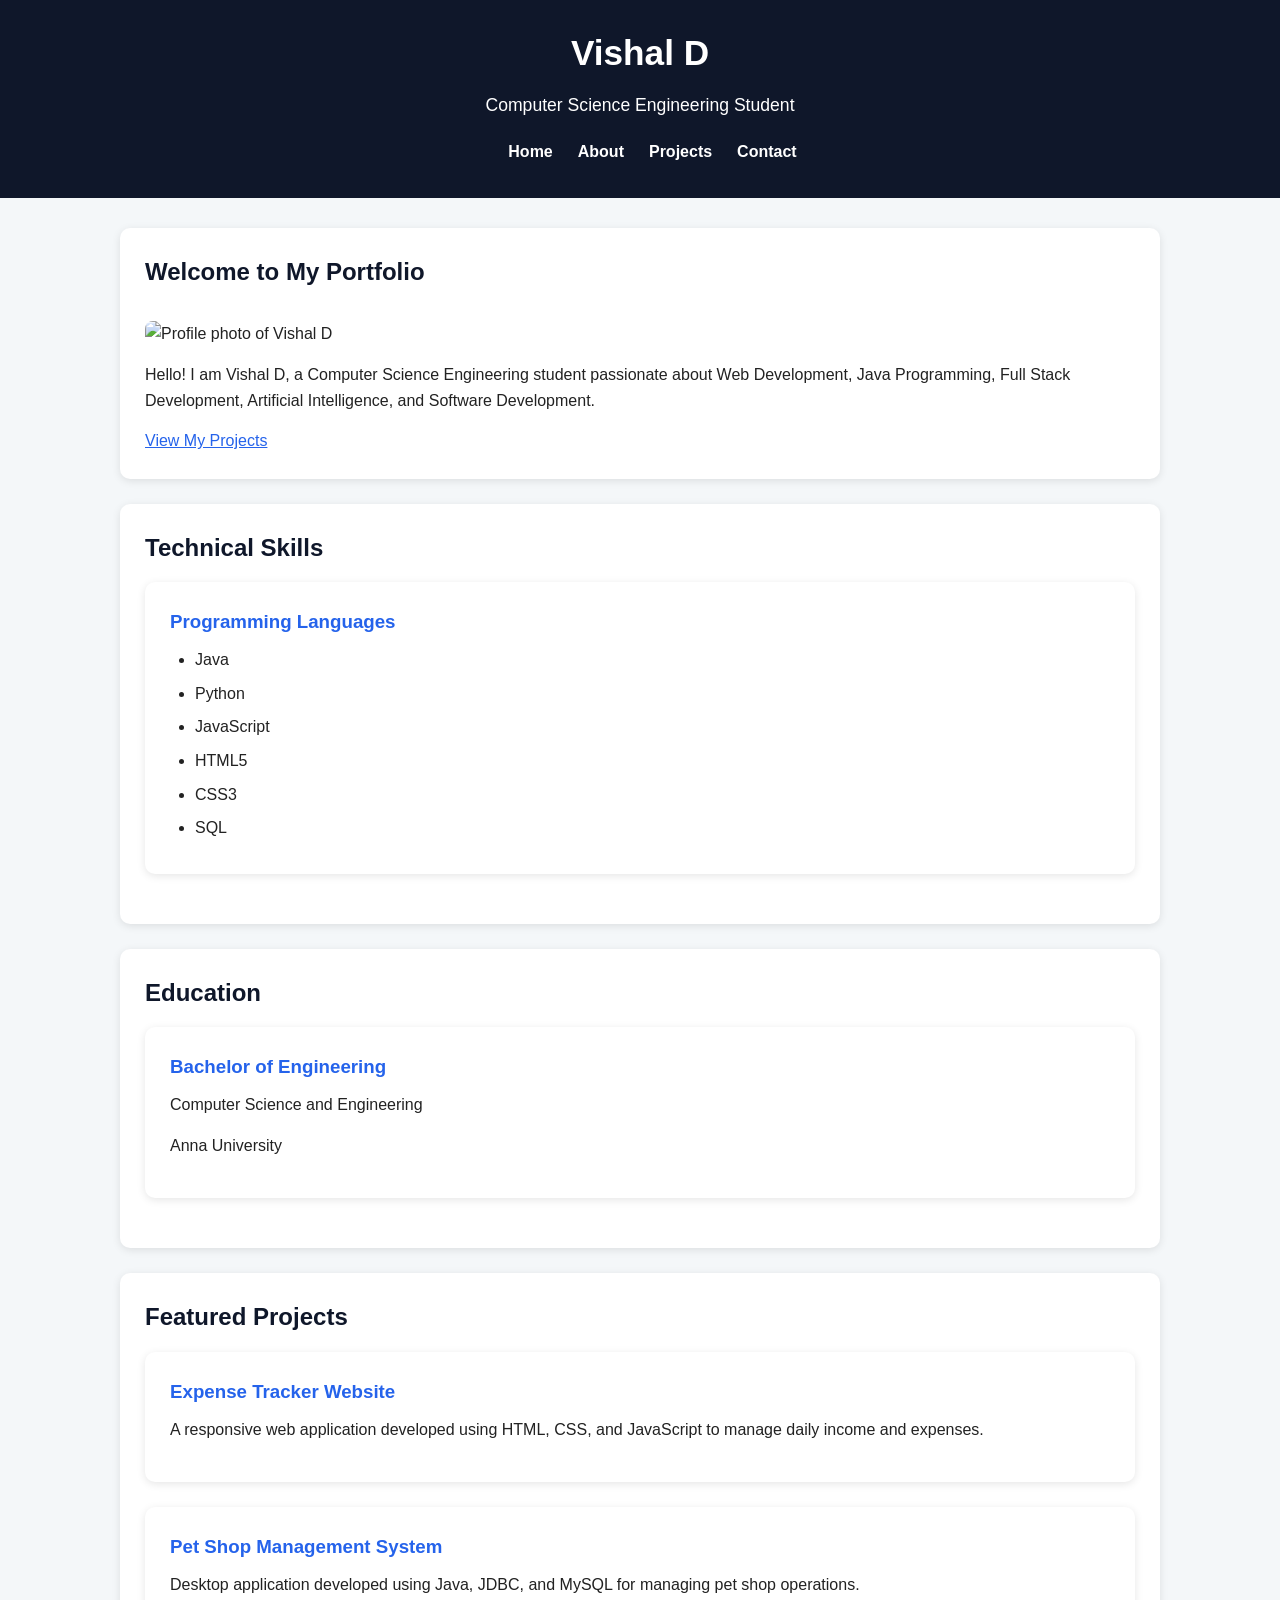
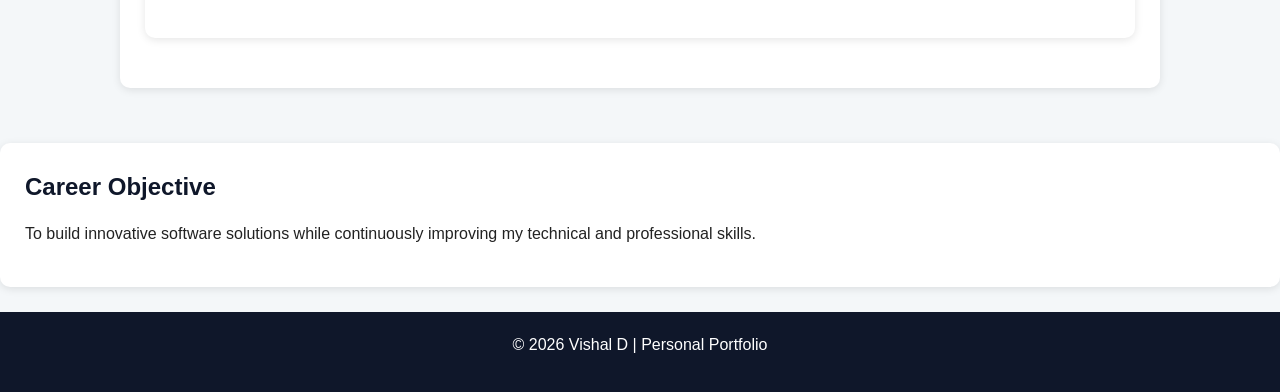
==== personal portfolio/personal-portfolio-demo-main/Personal-Portfolio/index.html @ 3fbbd659 "Add files via upload" ====
<!DOCTYPE html>
<html lang="en">

<head>
    <meta charset="UTF-8">
    <meta name="viewport" content="width=device-width, initial-scale=1.0">

    <title>Vishal D | Personal Portfolio</title>

    <meta name="description"
        content="Personal portfolio website of Vishal D showcasing skills, projects, education, and contact details.">

    <meta name="keywords"
        content="Portfolio, Vishal D, Web Developer, HTML5, CSS3, JavaScript, Student">

    <meta name="author" content="Vishal D">

    <link rel="stylesheet" href="./css/style.css">
</head>

<body>

    <!-- Header -->
    <header>

        <h1>Vishal D</h1>

        <p>Computer Science Engineering Student</p>

        <!-- Navigation -->
        <nav aria-label="Main Navigation">

            <ul>

                <li><a href="./index.html" aria-current="page">Home</a></li>

                <li><a href="./about.html">About</a></li>

                <li><a href="./projects.html">Projects</a></li>

                <li><a href="./contact.html">Contact</a></li>

            </ul>

        </nav>

    </header>

    <!-- Main Content -->
    <main>

        <!-- Hero Section -->
        <section aria-labelledby="welcome-heading">

            <h2 id="welcome-heading">
                Welcome to My Portfolio
            </h2>

            <img src="./img/profile.jpg"
                alt="Profile photo of Vishal D"
                width="250">

            <p>

                Hello! I am Vishal D, a Computer Science Engineering student
                passionate about Web Development, Java Programming,
                Full Stack Development, Artificial Intelligence,
                and Software Development.

            </p>

            <a href="./projects.html">
                View My Projects
            </a>

        </section>

        <!-- Skills -->
        <section aria-labelledby="skills-heading">

            <h2 id="skills-heading">
                Technical Skills
            </h2>

            <article>

                <h3>Programming Languages</h3>

                <ul>

                    <li>Java</li>

                    <li>Python</li>

                    <li>JavaScript</li>

                    <li>HTML5</li>

                    <li>CSS3</li>

                    <li>SQL</li>

                </ul>

            </article>

        </section>

        <!-- Education -->
        <section aria-labelledby="education-heading">

            <h2 id="education-heading">

                Education

            </h2>

            <article>

                <h3>Bachelor of Engineering</h3>

                <p>

                    Computer Science and Engineering

                </p>

                <p>

                    Anna University

                </p>

            </article>

        </section>

        <!-- Quick Projects -->
        <section aria-labelledby="project-heading">

            <h2 id="project-heading">

                Featured Projects

            </h2>

            <article>

                <h3>Expense Tracker Website</h3>

                <p>

                    A responsive web application developed using HTML,
                    CSS, and JavaScript to manage daily income and expenses.

                </p>

            </article>

            <article>

                <h3>Pet Shop Management System</h3>

                <p>

                    Desktop application developed using Java,
                    JDBC, and MySQL for managing pet shop operations.

                </p>

            </article>

        </section>

    </main>

    <!-- Aside -->
    <aside>

        <h2>Career Objective</h2>

        <p>

            To build innovative software solutions while continuously
            improving my technical and professional skills.

        </p>

    </aside>

    <!-- Footer -->
    <footer>

        <p>

            © 2026 Vishal D | Personal Portfolio

        </p>

    </footer>

    <script src="/js/script.js"></script>

</body>

</html>
---- personal portfolio/personal-portfolio-demo-main/Personal-Portfolio/css/style.css ----
* {
    box-sizing: border-box;
    margin: 0;
    padding: 0;
}


body {

    font-family: Arial, Helvetica, sans-serif;

    line-height: 1.6;

    background-color: #f4f7f9;

    color: #222;

}


/* Header */

header {

    background-color: #0f172a;

    color: white;

    padding: 25px;

    text-align: center;

}


header h1 {

    font-size: 2.2rem;

    margin-bottom: 10px;

}


header p {

    font-size: 1.1rem;

}


/* Navigation */

nav ul {

    list-style: none;

    display: flex;

    justify-content: center;

    gap: 25px;

    margin-top: 20px;

}


nav a {

    color: white;

    text-decoration: none;

    font-weight: bold;

}


nav a:hover,
nav a:focus {

    text-decoration: underline;

    outline: 3px solid #38bdf8;

}


/* Main Content */

main {

    max-width: 1100px;

    margin: auto;

    padding: 30px;

}


section,
article,
aside {

    background-color: white;

    padding: 25px;

    margin-bottom: 25px;

    border-radius: 10px;

    box-shadow: 0 2px 8px rgba(0,0,0,0.1);

}


h2 {

    color: #0f172a;

    margin-bottom: 15px;

}


h3 {

    color: #2563eb;

    margin-bottom: 10px;

}


p {

    margin-bottom: 15px;

}


/* Images */

img {

    max-width: 100%;

    height: auto;

    border-radius: 8px;

    margin: 15px 0;

}


/* Lists */

ul {

    margin-left: 25px;

}


li {

    margin-bottom: 8px;

}


/* Buttons and Links */

a {

    color: #2563eb;

}


a:hover {

    color: #1d4ed8;

}


button {

    background-color: #2563eb;

    color: white;

    border: none;

    padding: 12px 25px;

    border-radius: 5px;

    cursor: pointer;

    font-size: 16px;

}


button:hover,
button:focus {

    background-color: #1d4ed8;

    outline: 3px solid #93c5fd;

}


/* Contact Form */

form {

    display: flex;

    flex-direction: column;

    gap: 15px;

}


label {

    font-weight: bold;

}


input,
textarea {

    width: 100%;

    padding: 12px;

    border: 1px solid #94a3b8;

    border-radius: 5px;

    font-size: 16px;

}


input:focus,
textarea:focus {

    border-color: #2563eb;

    outline: 3px solid #bfdbfe;

}


/* Address */

address {

    font-style: normal;

}


/* Footer */

footer {

    background-color: #0f172a;

    color: white;

    text-align: center;

    padding: 20px;

}


/* Responsive Design */

@media(max-width:768px) {


    nav ul {

        flex-direction: column;

        gap: 15px;

    }


    main {

        padding: 15px;

    }


    header h1 {

        font-size: 1.8rem;

    }


    section,
    article,
    aside {

        padding: 18px;

    }

}


/* Small Mobile Devices */

@media(max-width:480px) {


    body {

        font-size: 15px;

    }


    button {

        width: 100%;

    }

}
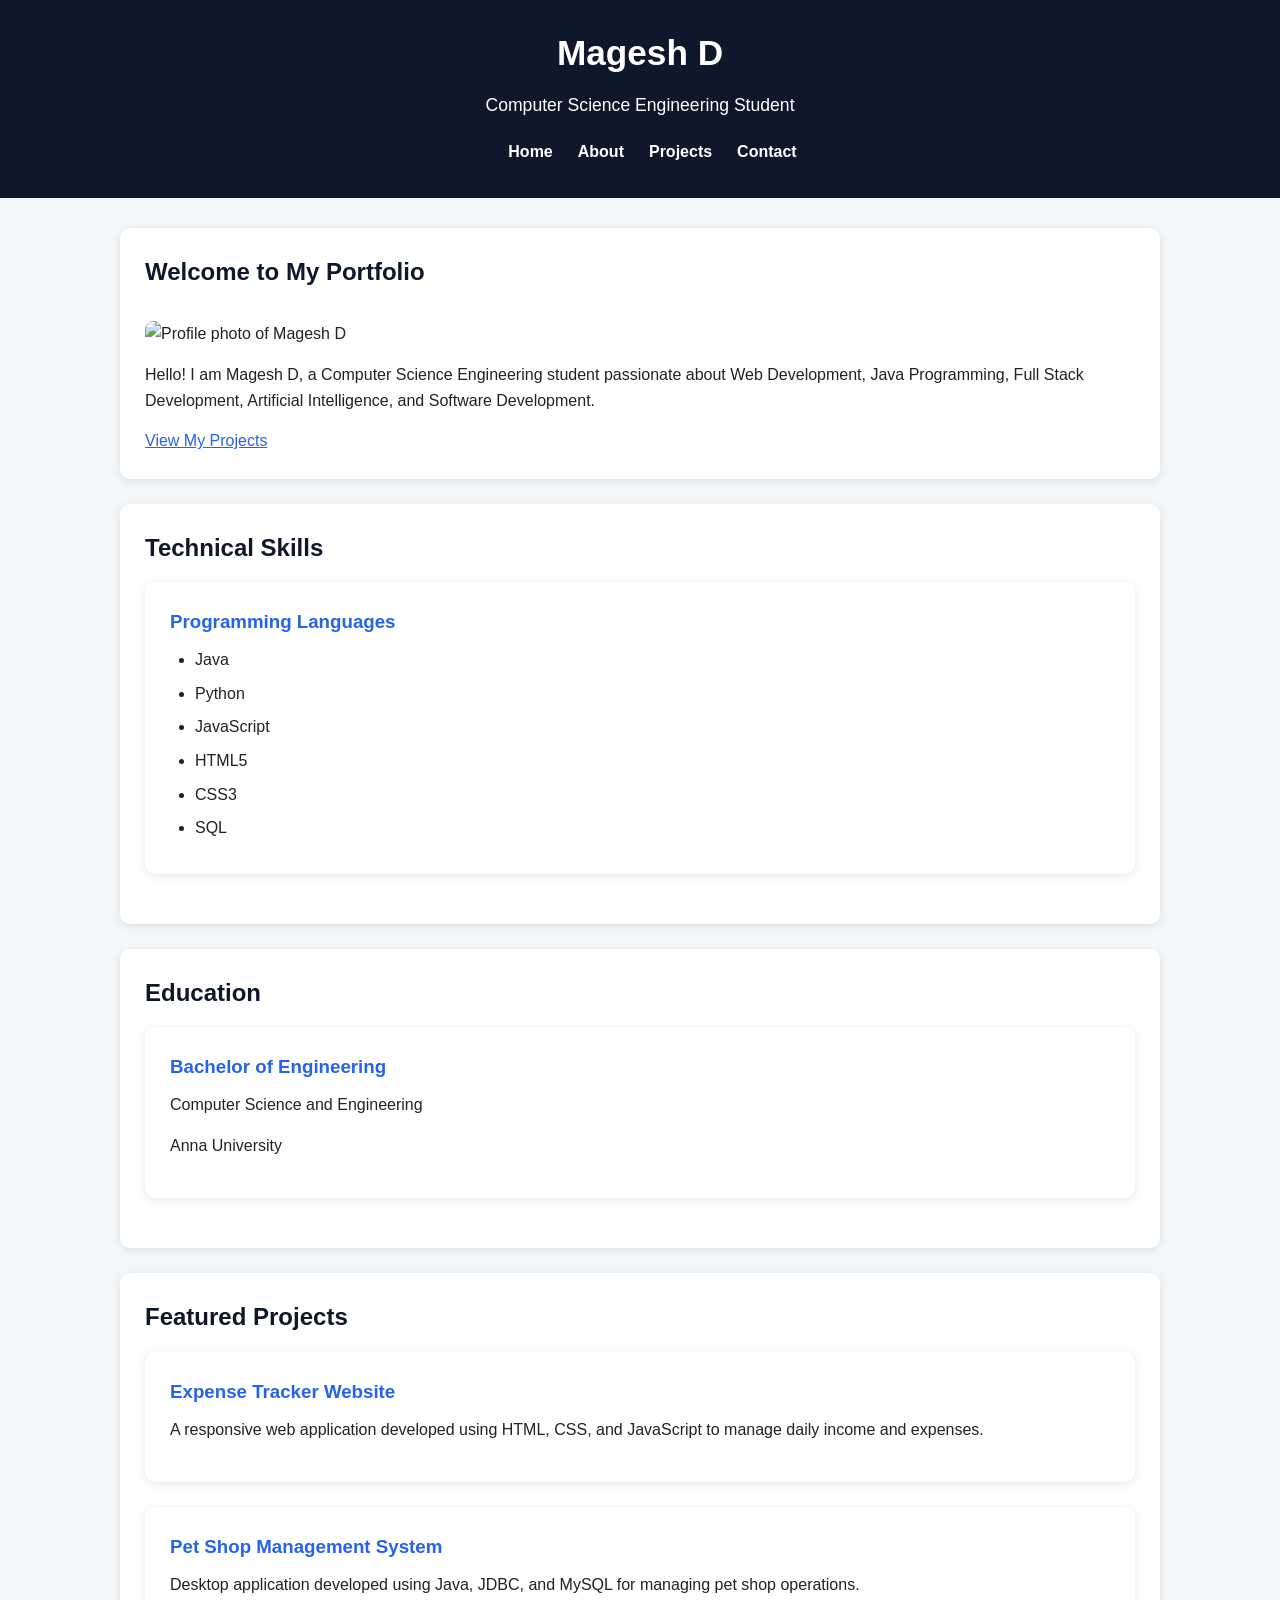
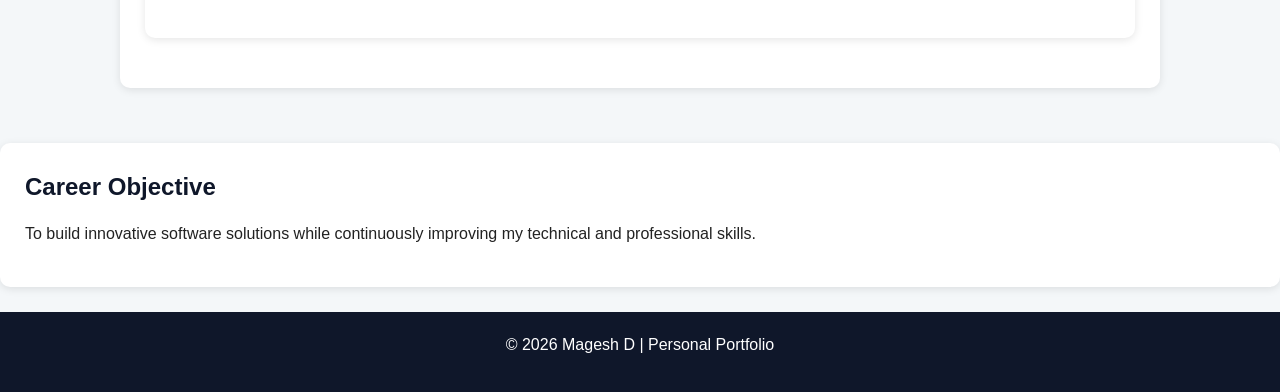
==== commit 7e06f16c: "Update index.html" ====
--- a/personal portfolio/personal-portfolio-demo-main/Personal-Portfolio/index.html
+++ b/personal portfolio/personal-portfolio-demo-main/Personal-Portfolio/index.html
@@ -5,15 +5,15 @@
     <meta charset="UTF-8">
     <meta name="viewport" content="width=device-width, initial-scale=1.0">
 
-    <title>Vishal D | Personal Portfolio</title>
+    <title>Magesh D | Personal Portfolio</title>
 
     <meta name="description"
-        content="Personal portfolio website of Vishal D showcasing skills, projects, education, and contact details.">
+        content="Personal portfolio website of Magesh D showcasing skills, projects, education, and contact details.">
 
     <meta name="keywords"
-        content="Portfolio, Vishal D, Web Developer, HTML5, CSS3, JavaScript, Student">
-
-    <meta name="author" content="Vishal D">
+        content="Portfolio, Magesh D, Web Developer, HTML5, CSS3, JavaScript, Student">
+
+    <meta name="author" content="Magesh D">
 
     <link rel="stylesheet" href="./css/style.css">
 </head>
@@ -23,7 +23,7 @@
     <!-- Header -->
     <header>
 
-        <h1>Vishal D</h1>
+        <h1>Magesh D</h1>
 
         <p>Computer Science Engineering Student</p>
 
@@ -57,12 +57,12 @@
             </h2>
 
             <img src="./img/profile.jpg"
-                alt="Profile photo of Vishal D"
+                alt="Profile photo of Magesh D"
                 width="250">
 
             <p>
 
-                Hello! I am Vishal D, a Computer Science Engineering student
+                Hello! I am Magesh D, a Computer Science Engineering student
                 passionate about Web Development, Java Programming,
                 Full Stack Development, Artificial Intelligence,
                 and Software Development.
@@ -193,7 +193,7 @@
 
         <p>
 
-            © 2026 Vishal D | Personal Portfolio
+            © 2026 Magesh D | Personal Portfolio
 
         </p>
 
@@ -203,4 +203,4 @@
 
 </body>
 
-</html>+</html>
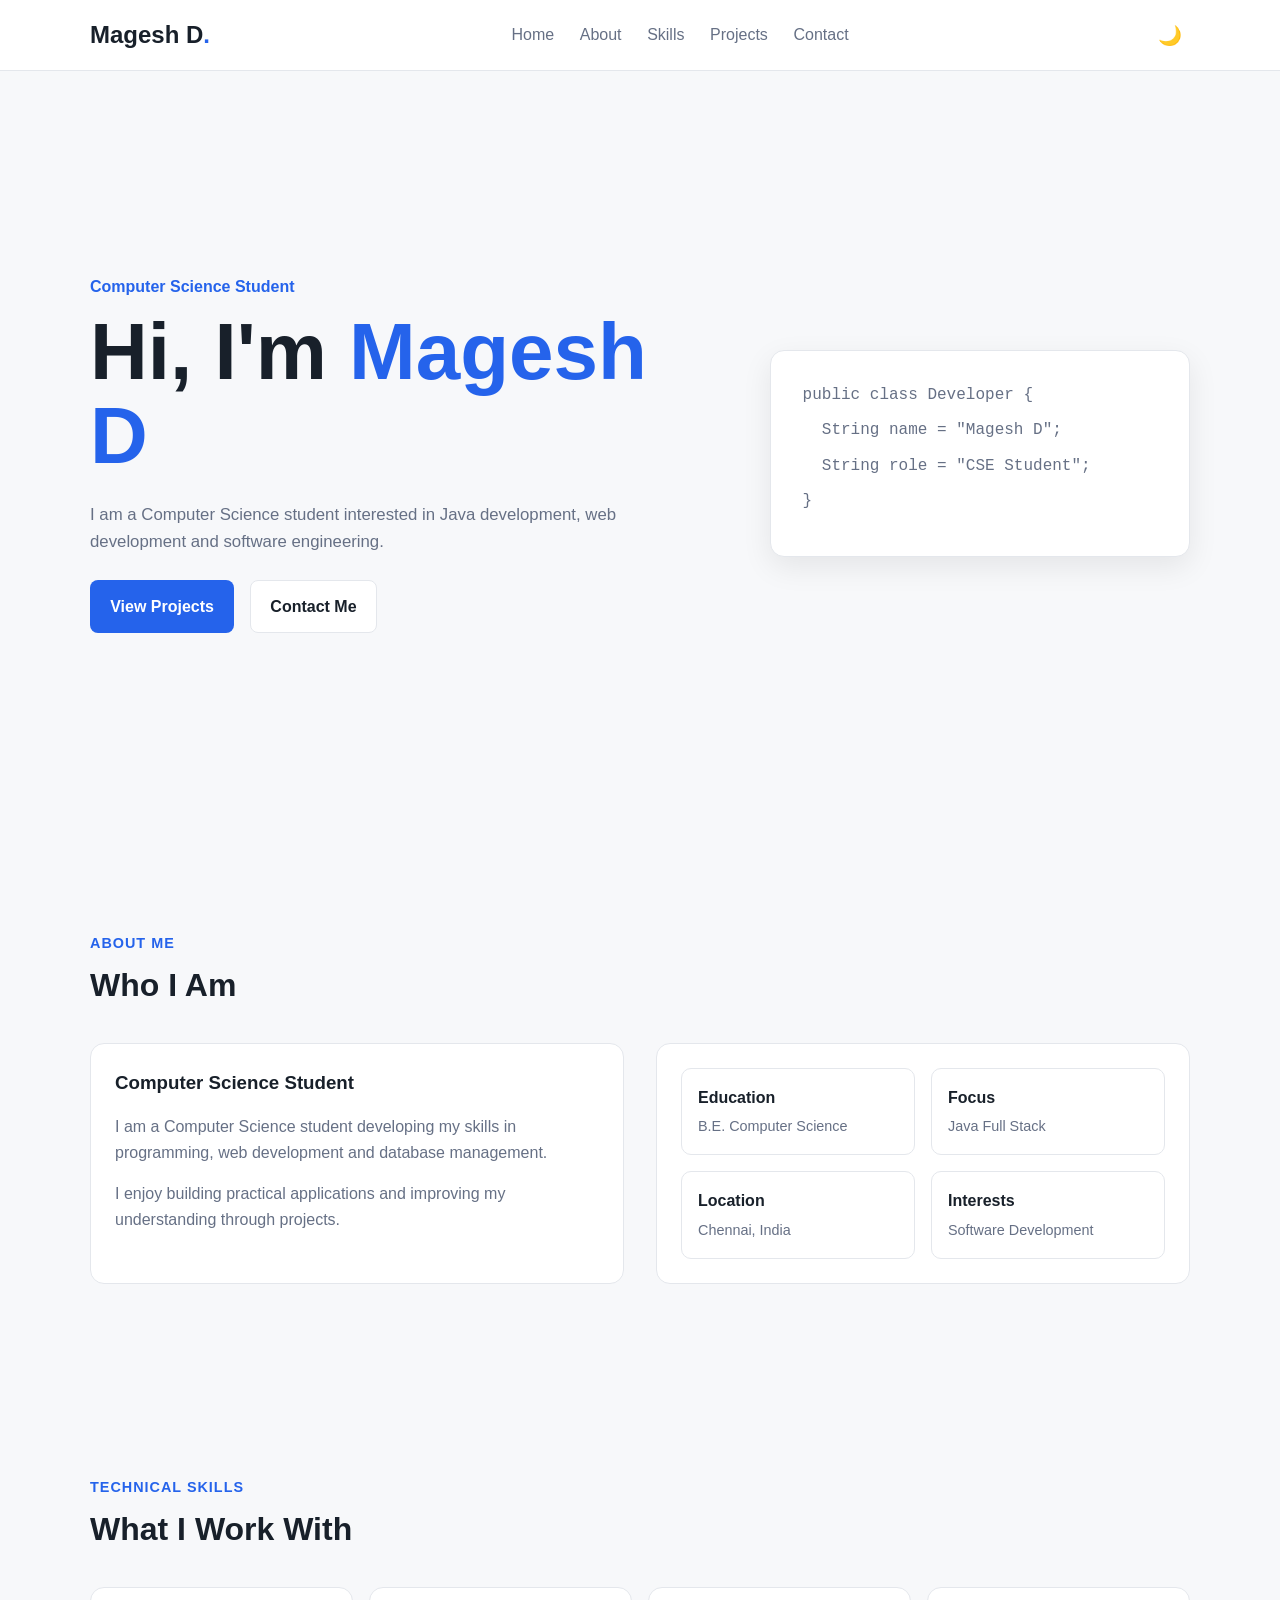
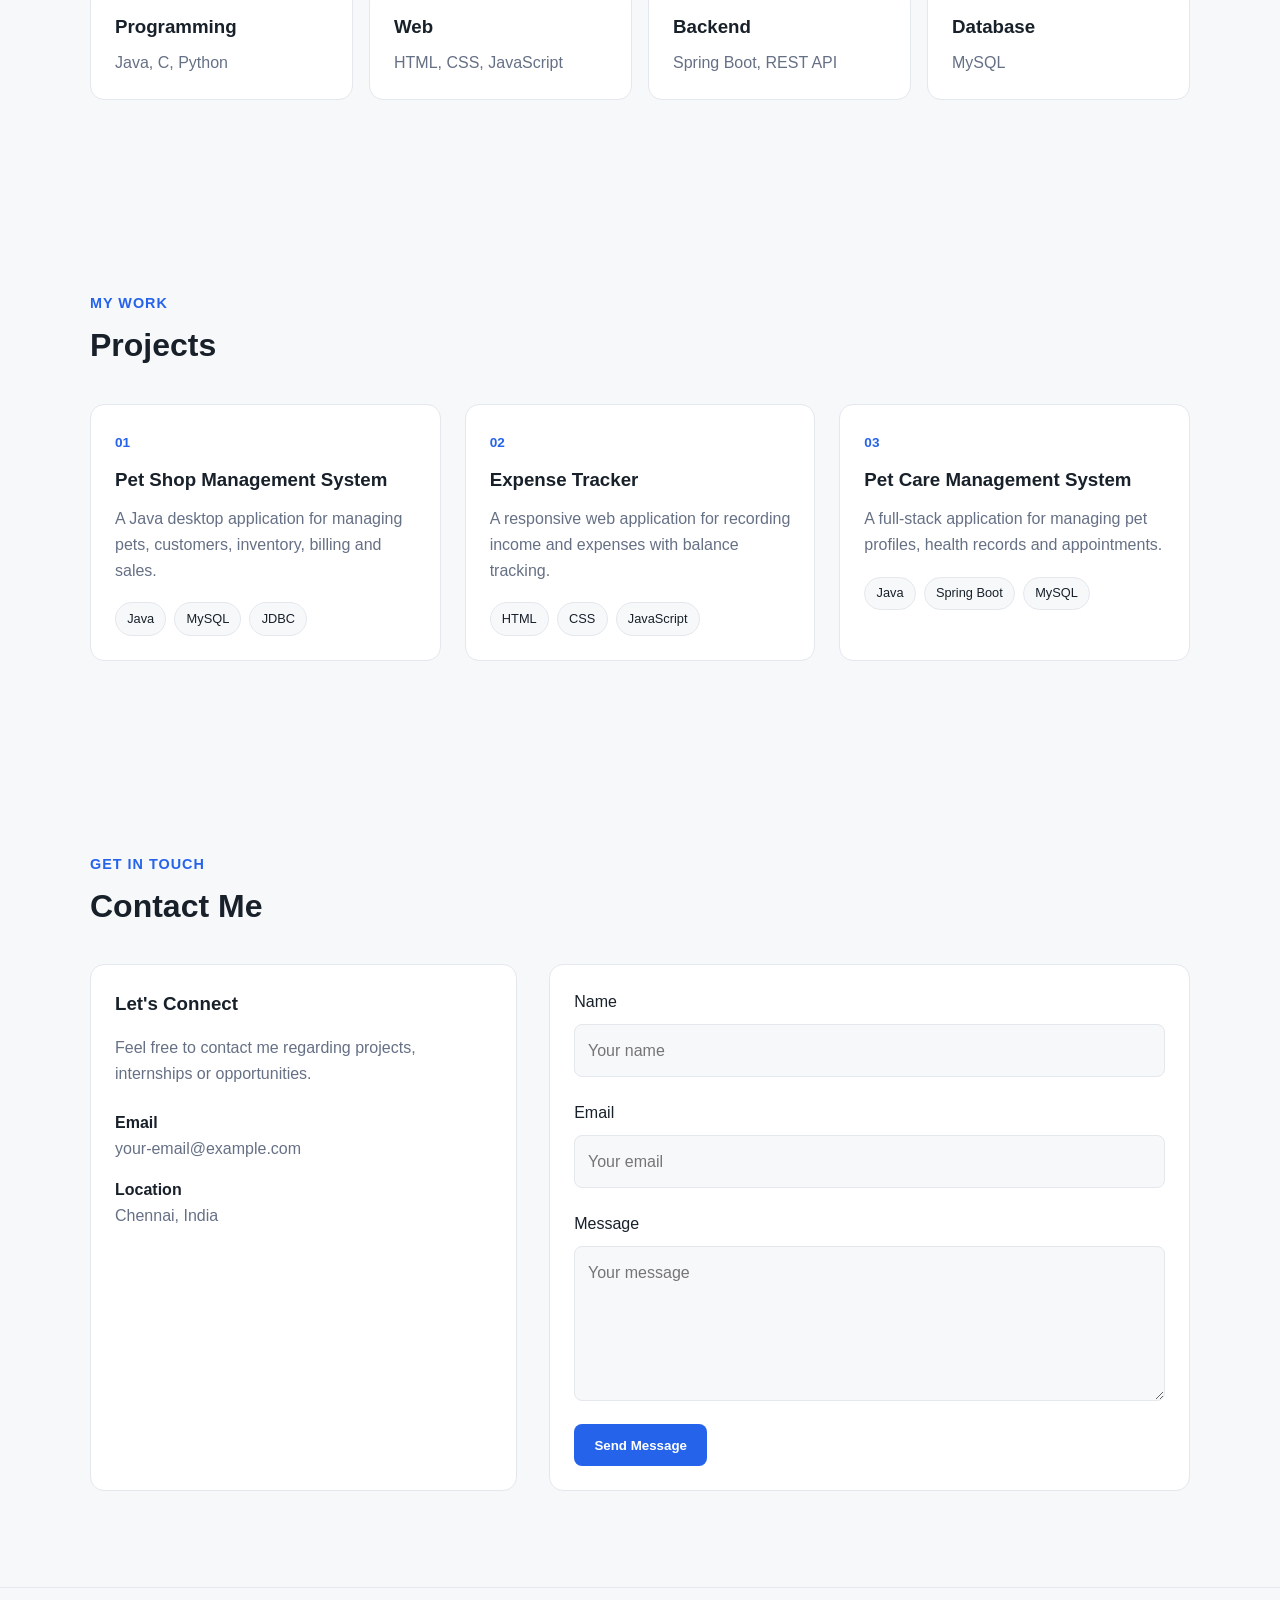
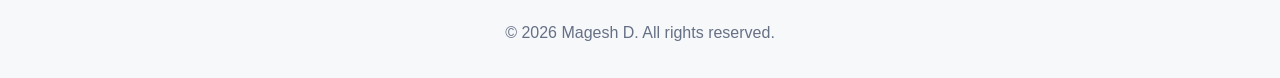
==== commit e2fbb244: "Add files via upload" ====
--- a/personal portfolio/personal-portfolio-demo-main/Personal-Portfolio/index.html
+++ b/personal portfolio/personal-portfolio-demo-main/Personal-Portfolio/index.html
@@ -1,206 +1,351 @@
 <!DOCTYPE html>
 <html lang="en">
-
 <head>
     <meta charset="UTF-8">
-    <meta name="viewport" content="width=device-width, initial-scale=1.0">
-
-    <title>Magesh D | Personal Portfolio</title>
+
+    <meta name="viewport"
+          content="width=device-width, initial-scale=1.0">
 
     <meta name="description"
-        content="Personal portfolio website of Magesh D showcasing skills, projects, education, and contact details.">
+          content="Magesh D - Computer Science student portfolio">
 
     <meta name="keywords"
-        content="Portfolio, Magesh D, Web Developer, HTML5, CSS3, JavaScript, Student">
+          content="Magesh D, Computer Science, Java, Web Development, Portfolio">
 
     <meta name="author" content="Magesh D">
 
-    <link rel="stylesheet" href="./css/style.css">
+    <title>Magesh D | Portfolio</title>
+
+    <link rel="stylesheet" href="css/style.css">
 </head>
 
 <body>
 
-    <!-- Header -->
-    <header>
-
-        <h1>Magesh D</h1>
-
-        <p>Computer Science Engineering Student</p>
-
-        <!-- Navigation -->
-        <nav aria-label="Main Navigation">
-
-            <ul>
-
-                <li><a href="./index.html" aria-current="page">Home</a></li>
-
-                <li><a href="./about.html">About</a></li>
-
-                <li><a href="./projects.html">Projects</a></li>
-
-                <li><a href="./contact.html">Contact</a></li>
-
-            </ul>
-
-        </nav>
-
-    </header>
-
-    <!-- Main Content -->
-    <main>
-
-        <!-- Hero Section -->
-        <section aria-labelledby="welcome-heading">
-
-            <h2 id="welcome-heading">
-                Welcome to My Portfolio
-            </h2>
-
-            <img src="./img/profile.jpg"
-                alt="Profile photo of Magesh D"
-                width="250">
-
-            <p>
-
-                Hello! I am Magesh D, a Computer Science Engineering student
-                passionate about Web Development, Java Programming,
-                Full Stack Development, Artificial Intelligence,
-                and Software Development.
-
+<header class="header">
+    <nav class="navbar">
+
+        <a href="index.html" class="logo">
+            Magesh D<span>.</span>
+        </a>
+
+        <button class="menu-toggle"
+                id="menuToggle"
+                aria-label="Open navigation menu">
+            ☰
+        </button>
+
+        <ul class="nav-links" id="navLinks">
+            <li><a href="#home">Home</a></li>
+            <li><a href="#about">About</a></li>
+            <li><a href="#skills">Skills</a></li>
+            <li><a href="#projects">Projects</a></li>
+            <li><a href="#contact">Contact</a></li>
+        </ul>
+
+        <button id="themeToggle"
+                class="theme-toggle"
+                aria-label="Toggle dark mode">
+            🌙
+        </button>
+
+    </nav>
+</header>
+
+
+<main>
+
+    <!-- Hero -->
+    <section id="home" class="hero">
+
+        <div class="hero-content">
+
+            <p class="hero-subtitle">Computer Science Student</p>
+
+            <h1>
+                Hi, I'm <span>Magesh D</span>
+            </h1>
+
+            <p class="hero-description">
+                I am a Computer Science student interested in
+                Java development, web development and software engineering.
             </p>
 
-            <a href="./projects.html">
-                View My Projects
-            </a>
-
-        </section>
-
-        <!-- Skills -->
-        <section aria-labelledby="skills-heading">
-
-            <h2 id="skills-heading">
-                Technical Skills
-            </h2>
-
-            <article>
-
-                <h3>Programming Languages</h3>
-
-                <ul>
-
-                    <li>Java</li>
-
-                    <li>Python</li>
-
-                    <li>JavaScript</li>
-
-                    <li>HTML5</li>
-
-                    <li>CSS3</li>
-
-                    <li>SQL</li>
-
-                </ul>
-
-            </article>
-
-        </section>
-
-        <!-- Education -->
-        <section aria-labelledby="education-heading">
-
-            <h2 id="education-heading">
-
-                Education
-
-            </h2>
-
-            <article>
-
-                <h3>Bachelor of Engineering</h3>
+            <div class="hero-buttons">
+                <a href="#projects" class="btn primary-btn">
+                    View Projects
+                </a>
+
+                <a href="#contact" class="btn secondary-btn">
+                    Contact Me
+                </a>
+            </div>
+
+        </div>
+
+        <div class="hero-card">
+            <div class="code-card">
+                <p>public class Developer {</p>
+                <p>&nbsp;&nbsp;String name = "Magesh D";</p>
+                <p>&nbsp;&nbsp;String role = "CSE Student";</p>
+                <p>}</p>
+            </div>
+        </div>
+
+    </section>
+
+
+    <!-- About -->
+    <section id="about" class="section">
+
+        <div class="section-heading">
+            <p>About Me</p>
+            <h2>Who I Am</h2>
+        </div>
+
+        <div class="about-grid">
+
+            <div class="about-text">
+                <h3>Computer Science Student</h3>
 
                 <p>
-
-                    Computer Science and Engineering
-
+                    I am a Computer Science student developing my
+                    skills in programming, web development and
+                    database management.
                 </p>
 
                 <p>
-
-                    Anna University
-
+                    I enjoy building practical applications and
+                    improving my understanding through projects.
                 </p>
-
-            </article>
-
-        </section>
-
-        <!-- Quick Projects -->
-        <section aria-labelledby="project-heading">
-
-            <h2 id="project-heading">
-
-                Featured Projects
-
-            </h2>
-
-            <article>
-
-                <h3>Expense Tracker Website</h3>
+            </div>
+
+            <div class="about-info">
+                <div class="info-box">
+                    <strong>Education</strong>
+                    <span>B.E. Computer Science</span>
+                </div>
+
+                <div class="info-box">
+                    <strong>Focus</strong>
+                    <span>Java Full Stack</span>
+                </div>
+
+                <div class="info-box">
+                    <strong>Location</strong>
+                    <span>Chennai, India</span>
+                </div>
+
+                <div class="info-box">
+                    <strong>Interests</strong>
+                    <span>Software Development</span>
+                </div>
+            </div>
+
+        </div>
+
+    </section>
+
+
+    <!-- Skills -->
+    <section id="skills" class="section">
+
+        <div class="section-heading">
+            <p>Technical Skills</p>
+            <h2>What I Work With</h2>
+        </div>
+
+        <div class="skills-grid">
+
+            <article class="skill-card">
+                <h3>Programming</h3>
+                <p>Java, C, Python</p>
+            </article>
+
+            <article class="skill-card">
+                <h3>Web</h3>
+                <p>HTML, CSS, JavaScript</p>
+            </article>
+
+            <article class="skill-card">
+                <h3>Backend</h3>
+                <p>Spring Boot, REST API</p>
+            </article>
+
+            <article class="skill-card">
+                <h3>Database</h3>
+                <p>MySQL</p>
+            </article>
+
+        </div>
+
+    </section>
+
+
+    <!-- Projects -->
+    <section id="projects" class="section">
+
+        <div class="section-heading">
+            <p>My Work</p>
+            <h2>Projects</h2>
+        </div>
+
+        <div class="projects-grid">
+
+            <article class="project-card">
+
+                <div class="project-content">
+                    <span class="project-number">01</span>
+
+                    <h3>Pet Shop Management System</h3>
+
+                    <p>
+                        A Java desktop application for managing
+                        pets, customers, inventory, billing and sales.
+                    </p>
+
+                    <div class="project-tags">
+                        <span>Java</span>
+                        <span>MySQL</span>
+                        <span>JDBC</span>
+                    </div>
+                </div>
+
+            </article>
+
+
+            <article class="project-card">
+
+                <div class="project-content">
+                    <span class="project-number">02</span>
+
+                    <h3>Expense Tracker</h3>
+
+                    <p>
+                        A responsive web application for recording
+                        income and expenses with balance tracking.
+                    </p>
+
+                    <div class="project-tags">
+                        <span>HTML</span>
+                        <span>CSS</span>
+                        <span>JavaScript</span>
+                    </div>
+                </div>
+
+            </article>
+
+
+            <article class="project-card">
+
+                <div class="project-content">
+                    <span class="project-number">03</span>
+
+                    <h3>Pet Care Management System</h3>
+
+                    <p>
+                        A full-stack application for managing
+                        pet profiles, health records and appointments.
+                    </p>
+
+                    <div class="project-tags">
+                        <span>Java</span>
+                        <span>Spring Boot</span>
+                        <span>MySQL</span>
+                    </div>
+                </div>
+
+            </article>
+
+        </div>
+
+    </section>
+
+
+    <!-- Contact -->
+    <section id="contact" class="section">
+
+        <div class="section-heading">
+            <p>Get In Touch</p>
+            <h2>Contact Me</h2>
+        </div>
+
+        <div class="contact-grid">
+
+            <div class="contact-info">
+
+                <h3>Let's Connect</h3>
 
                 <p>
-
-                    A responsive web application developed using HTML,
-                    CSS, and JavaScript to manage daily income and expenses.
-
+                    Feel free to contact me regarding projects,
+                    internships or opportunities.
                 </p>
 
-            </article>
-
-            <article>
-
-                <h3>Pet Shop Management System</h3>
-
-                <p>
-
-                    Desktop application developed using Java,
-                    JDBC, and MySQL for managing pet shop operations.
-
-                </p>
-
-            </article>
-
-        </section>
-
-    </main>
-
-    <!-- Aside -->
-    <aside>
-
-        <h2>Career Objective</h2>
-
-        <p>
-
-            To build innovative software solutions while continuously
-            improving my technical and professional skills.
-
-        </p>
-
-    </aside>
-
-    <!-- Footer -->
-    <footer>
-
-        <p>
-
-            © 2026 Magesh D | Personal Portfolio
-
-        </p>
-
-    </footer>
-
-    <script src="/js/script.js"></script>
+                <div class="contact-item">
+                    <strong>Email</strong>
+                    <span>your-email@example.com</span>
+                </div>
+
+                <div class="contact-item">
+                    <strong>Location</strong>
+                    <span>Chennai, India</span>
+                </div>
+
+            </div>
+
+
+            <form class="contact-form">
+
+                <label for="name">Name</label>
+
+                <input type="text"
+                       id="name"
+                       name="name"
+                       placeholder="Your name"
+                       required>
+
+
+                <label for="email">Email</label>
+
+                <input type="email"
+                       id="email"
+                       name="email"
+                       placeholder="Your email"
+                       required>
+
+
+                <label for="message">Message</label>
+
+                <textarea id="message"
+                          name="message"
+                          rows="5"
+                          placeholder="Your message"
+                          required></textarea>
+
+
+                <button type="submit"
+                        class="btn primary-btn">
+                    Send Message
+                </button>
+
+            </form>
+
+        </div>
+
+    </section>
+
+</main>
+
+
+<footer class="footer">
+
+    <p>
+        © 2026 Magesh D. All rights reserved.
+    </p>
+
+</footer>
+
+
+<script src="js/script.js"></script>
 
 </body>
-
-</html>
+</html>
--- a/personal portfolio/personal-portfolio-demo-main/Personal-Portfolio/css/style.css
+++ b/personal portfolio/personal-portfolio-demo-main/Personal-Portfolio/css/style.css
@@ -1,348 +1,819 @@
+/* ================================
+   CSS VARIABLES
+================================ */
+
+:root {
+    --bg-color: #f7f8fa;
+    --surface-color: #ffffff;
+    --text-color: #18202a;
+    --muted-color: #667085;
+
+    --primary-color: #2563eb;
+    --primary-dark: #1d4ed8;
+
+    --border-color: #e4e7ec;
+
+    --shadow:
+        0 10px 30px rgba(0, 0, 0, 0.08);
+
+    --radius: 14px;
+
+    --max-width: 1100px;
+
+    --transition: 0.3s ease;
+}
+
+
+/* DARK THEME */
+
+[data-theme="dark"] {
+
+    --bg-color: #101318;
+    --surface-color: #171b22;
+    --text-color: #f2f4f7;
+    --muted-color: #98a2b3;
+
+    --primary-color: #60a5fa;
+    --primary-dark: #3b82f6;
+
+    --border-color: #2b313b;
+
+    --shadow:
+        0 10px 30px rgba(0, 0, 0, 0.3);
+}
+
+
+/* ================================
+   RESET
+================================ */
+
 * {
-    box-sizing: border-box;
     margin: 0;
     padding: 0;
+    box-sizing: border-box;
+}
+
+
+html {
+    scroll-behavior: smooth;
 }
 
 
 body {
-
-    font-family: Arial, Helvetica, sans-serif;
+    font-family:
+        Arial,
+        Helvetica,
+        sans-serif;
+
+    background: var(--bg-color);
+    color: var(--text-color);
 
     line-height: 1.6;
 
-    background-color: #f4f7f9;
-
-    color: #222;
-
-}
-
-
-/* Header */
-
-header {
-
-    background-color: #0f172a;
+    transition:
+        background var(--transition),
+        color var(--transition);
+}
+
+
+img {
+    max-width: 100%;
+    display: block;
+}
+
+
+a {
+    color: inherit;
+    text-decoration: none;
+}
+
+
+ul {
+    list-style: none;
+}
+
+
+/* ================================
+   HEADER
+================================ */
+
+.header {
+    position: sticky;
+    top: 0;
+
+    z-index: 1000;
+
+    background:
+        color-mix(
+            in srgb,
+            var(--surface-color) 92%,
+            transparent
+        );
+
+    backdrop-filter: blur(10px);
+
+    border-bottom:
+        1px solid var(--border-color);
+}
+
+
+.navbar {
+    width: min(
+        100% - 2rem,
+        var(--max-width)
+    );
+
+    min-height: 70px;
+
+    margin: auto;
+
+    display: flex;
+
+    align-items: center;
+
+    justify-content: space-between;
+
+    gap: 1rem;
+}
+
+
+.logo {
+    font-size: 1.5rem;
+    font-weight: 700;
+}
+
+
+.logo span {
+    color: var(--primary-color);
+}
+
+
+.nav-links {
+    display: none;
+
+    flex-direction: column;
+
+    position: absolute;
+
+    top: 70px;
+    left: 0;
+
+    width: 100%;
+
+    padding: 1rem;
+
+    background: var(--surface-color);
+
+    border-bottom:
+        1px solid var(--border-color);
+}
+
+
+.nav-links.active {
+    display: flex;
+}
+
+
+.nav-links a {
+    display: block;
+
+    padding: 0.7rem;
+
+    color: var(--muted-color);
+
+    transition:
+        color var(--transition);
+}
+
+
+.nav-links a:hover {
+    color: var(--primary-color);
+}
+
+
+.menu-toggle,
+.theme-toggle {
+    border: none;
+
+    background: transparent;
+
+    color: var(--text-color);
+
+    cursor: pointer;
+
+    font-size: 1.2rem;
+}
+
+
+.theme-toggle {
+    padding: 0.5rem;
+}
+
+
+/* ================================
+   GENERAL SECTION
+================================ */
+
+.section {
+    width: min(
+        100% - 2rem,
+        var(--max-width)
+    );
+
+    margin: auto;
+
+    padding:
+        5rem 0;
+}
+
+
+.section-heading {
+    margin-bottom: 2rem;
+}
+
+
+.section-heading p {
+    color: var(--primary-color);
+
+    font-size: 0.9rem;
+
+    font-weight: 700;
+
+    text-transform: uppercase;
+
+    letter-spacing: 1px;
+}
+
+
+.section-heading h2 {
+    font-size: 2rem;
+
+    margin-top: 0.3rem;
+}
+
+
+/* ================================
+   HERO
+================================ */
+
+.hero {
+    width: min(
+        100% - 2rem,
+        var(--max-width)
+    );
+
+    min-height: 85vh;
+
+    margin: auto;
+
+    display: grid;
+
+    grid-template-columns: 1fr;
+
+    align-items: center;
+
+    gap: 3rem;
+
+    padding:
+        4rem 0;
+}
+
+
+.hero-subtitle {
+    color: var(--primary-color);
+
+    font-weight: 700;
+
+    margin-bottom: 0.7rem;
+}
+
+
+.hero h1 {
+    font-size:
+        clamp(2.5rem, 8vw, 5rem);
+
+    line-height: 1.05;
+}
+
+
+.hero h1 span {
+    color: var(--primary-color);
+}
+
+
+.hero-description {
+    max-width: 600px;
+
+    margin:
+        1.5rem 0;
+
+    color: var(--muted-color);
+
+    font-size: 1.05rem;
+}
+
+
+.hero-buttons {
+    display: flex;
+
+    flex-wrap: wrap;
+
+    gap: 1rem;
+}
+
+
+.btn {
+    display: inline-flex;
+
+    align-items: center;
+
+    justify-content: center;
+
+    padding:
+        0.8rem 1.2rem;
+
+    border-radius: 8px;
+
+    font-weight: 600;
+
+    border: 1px solid transparent;
+
+    cursor: pointer;
+
+    transition:
+        transform var(--transition),
+        background var(--transition);
+}
+
+
+.btn:hover {
+    transform: translateY(-2px);
+}
+
+
+.primary-btn {
+    background: var(--primary-color);
 
     color: white;
-
-    padding: 25px;
-
+}
+
+
+.primary-btn:hover {
+    background: var(--primary-dark);
+}
+
+
+.secondary-btn {
+    border-color: var(--border-color);
+
+    background: var(--surface-color);
+}
+
+
+.hero-card {
+    display: flex;
+
+    justify-content: center;
+}
+
+
+.code-card {
+    width: 100%;
+
+    max-width: 420px;
+
+    padding: 2rem;
+
+    background: var(--surface-color);
+
+    border:
+        1px solid var(--border-color);
+
+    border-radius: var(--radius);
+
+    box-shadow: var(--shadow);
+
+    font-family:
+        "Courier New",
+        monospace;
+
+    color: var(--muted-color);
+}
+
+
+.code-card p {
+    margin-bottom: 0.6rem;
+}
+
+
+/* ================================
+   ABOUT
+================================ */
+
+.about-grid {
+    display: grid;
+
+    grid-template-columns: 1fr;
+
+    gap: 2rem;
+}
+
+
+.about-text,
+.about-info {
+    background: var(--surface-color);
+
+    border:
+        1px solid var(--border-color);
+
+    border-radius: var(--radius);
+
+    padding: 1.5rem;
+}
+
+
+.about-text h3 {
+    margin-bottom: 1rem;
+}
+
+
+.about-text p {
+    color: var(--muted-color);
+
+    margin-bottom: 1rem;
+}
+
+
+.about-info {
+    display: grid;
+
+    grid-template-columns: 1fr 1fr;
+
+    gap: 1rem;
+}
+
+
+.info-box {
+    padding: 1rem;
+
+    border:
+        1px solid var(--border-color);
+
+    border-radius: 10px;
+}
+
+
+.info-box strong,
+.info-box span {
+    display: block;
+}
+
+
+.info-box strong {
+    margin-bottom: 0.3rem;
+}
+
+
+.info-box span {
+    color: var(--muted-color);
+
+    font-size: 0.9rem;
+}
+
+
+/* ================================
+   SKILLS
+================================ */
+
+.skills-grid {
+    display: grid;
+
+    grid-template-columns: 1fr;
+
+    gap: 1rem;
+}
+
+
+.skill-card {
+    background: var(--surface-color);
+
+    border:
+        1px solid var(--border-color);
+
+    border-radius: var(--radius);
+
+    padding: 1.5rem;
+
+    transition:
+        transform var(--transition),
+        box-shadow var(--transition);
+}
+
+
+.skill-card:hover {
+    transform: translateY(-5px);
+
+    box-shadow: var(--shadow);
+}
+
+
+.skill-card p {
+    color: var(--muted-color);
+
+    margin-top: 0.5rem;
+}
+
+
+/* ================================
+   PROJECTS
+================================ */
+
+.projects-grid {
+    display: grid;
+
+    grid-template-columns: 1fr;
+
+    gap: 1.5rem;
+}
+
+
+.project-card {
+    background: var(--surface-color);
+
+    border:
+        1px solid var(--border-color);
+
+    border-radius: var(--radius);
+
+    overflow: hidden;
+
+    transition:
+        transform var(--transition),
+        box-shadow var(--transition);
+}
+
+
+.project-card:hover {
+    transform: translateY(-6px);
+
+    box-shadow: var(--shadow);
+}
+
+
+.project-content {
+    padding: 1.5rem;
+}
+
+
+.project-number {
+    color: var(--primary-color);
+
+    font-weight: 700;
+
+    font-size: 0.85rem;
+}
+
+
+.project-card h3 {
+    margin:
+        0.7rem 0;
+}
+
+
+.project-card p {
+    color: var(--muted-color);
+}
+
+
+.project-tags {
+    display: flex;
+
+    flex-wrap: wrap;
+
+    gap: 0.5rem;
+
+    margin-top: 1.2rem;
+}
+
+
+.project-tags span {
+    padding:
+        0.35rem 0.7rem;
+
+    border-radius: 50px;
+
+    background: var(--bg-color);
+
+    border:
+        1px solid var(--border-color);
+
+    font-size: 0.8rem;
+}
+
+
+/* ================================
+   CONTACT
+================================ */
+
+.contact-grid {
+    display: grid;
+
+    grid-template-columns: 1fr;
+
+    gap: 2rem;
+}
+
+
+.contact-info,
+.contact-form {
+    background: var(--surface-color);
+
+    border:
+        1px solid var(--border-color);
+
+    border-radius: var(--radius);
+
+    padding: 1.5rem;
+}
+
+
+.contact-info p {
+    color: var(--muted-color);
+
+    margin:
+        1rem 0 1.5rem;
+}
+
+
+.contact-item {
+    margin-bottom: 1rem;
+}
+
+
+.contact-item strong,
+.contact-item span {
+    display: block;
+}
+
+
+.contact-item span {
+    color: var(--muted-color);
+}
+
+
+.contact-form {
+    display: flex;
+
+    flex-direction: column;
+
+    gap: 0.6rem;
+}
+
+
+.contact-form input,
+.contact-form textarea {
+    width: 100%;
+
+    padding: 0.8rem;
+
+    margin-bottom: 0.8rem;
+
+    background: var(--bg-color);
+
+    color: var(--text-color);
+
+    border:
+        1px solid var(--border-color);
+
+    border-radius: 8px;
+
+    font: inherit;
+}
+
+
+.contact-form input:focus,
+.contact-form textarea:focus {
+    outline: 2px solid var(--primary-color);
+
+    border-color: transparent;
+}
+
+
+.contact-form button {
+    align-self: flex-start;
+}
+
+
+/* ================================
+   FOOTER
+================================ */
+
+.footer {
     text-align: center;
 
-}
-
-
-header h1 {
-
-    font-size: 2.2rem;
-
-    margin-bottom: 10px;
-
-}
-
-
-header p {
-
-    font-size: 1.1rem;
-
-}
-
-
-/* Navigation */
-
-nav ul {
-
-    list-style: none;
-
-    display: flex;
-
-    justify-content: center;
-
-    gap: 25px;
-
-    margin-top: 20px;
-
-}
-
-
-nav a {
-
-    color: white;
-
-    text-decoration: none;
-
-    font-weight: bold;
-
-}
-
-
-nav a:hover,
-nav a:focus {
-
-    text-decoration: underline;
-
-    outline: 3px solid #38bdf8;
-
-}
-
-
-/* Main Content */
-
-main {
-
-    max-width: 1100px;
-
-    margin: auto;
-
-    padding: 30px;
-
-}
-
-
-section,
-article,
-aside {
-
-    background-color: white;
-
-    padding: 25px;
-
-    margin-bottom: 25px;
-
-    border-radius: 10px;
-
-    box-shadow: 0 2px 8px rgba(0,0,0,0.1);
-
-}
-
-
-h2 {
-
-    color: #0f172a;
-
-    margin-bottom: 15px;
-
-}
-
-
-h3 {
-
-    color: #2563eb;
-
-    margin-bottom: 10px;
-
-}
-
-
-p {
-
-    margin-bottom: 15px;
-
-}
-
-
-/* Images */
-
-img {
-
-    max-width: 100%;
-
-    height: auto;
-
-    border-radius: 8px;
-
-    margin: 15px 0;
-
-}
-
-
-/* Lists */
-
-ul {
-
-    margin-left: 25px;
-
-}
-
-
-li {
-
-    margin-bottom: 8px;
-
-}
-
-
-/* Buttons and Links */
-
-a {
-
-    color: #2563eb;
-
-}
-
-
-a:hover {
-
-    color: #1d4ed8;
-
-}
-
-
-button {
-
-    background-color: #2563eb;
-
-    color: white;
-
-    border: none;
-
-    padding: 12px 25px;
-
-    border-radius: 5px;
-
-    cursor: pointer;
-
-    font-size: 16px;
-
-}
-
-
-button:hover,
-button:focus {
-
-    background-color: #1d4ed8;
-
-    outline: 3px solid #93c5fd;
-
-}
-
-
-/* Contact Form */
-
-form {
-
-    display: flex;
-
-    flex-direction: column;
-
-    gap: 15px;
-
-}
-
-
-label {
-
-    font-weight: bold;
-
-}
-
-
-input,
-textarea {
-
-    width: 100%;
-
-    padding: 12px;
-
-    border: 1px solid #94a3b8;
-
-    border-radius: 5px;
-
-    font-size: 16px;
-
-}
-
-
-input:focus,
-textarea:focus {
-
-    border-color: #2563eb;
-
-    outline: 3px solid #bfdbfe;
-
-}
-
-
-/* Address */
-
-address {
-
-    font-style: normal;
-
-}
-
-
-/* Footer */
-
-footer {
-
-    background-color: #0f172a;
-
-    color: white;
-
-    text-align: center;
-
-    padding: 20px;
-
-}
-
-
-/* Responsive Design */
-
-@media(max-width:768px) {
-
-
-    nav ul {
-
-        flex-direction: column;
-
-        gap: 15px;
-
-    }
-
-
-    main {
-
-        padding: 15px;
-
-    }
-
-
-    header h1 {
-
-        font-size: 1.8rem;
-
-    }
-
-
-    section,
-    article,
-    aside {
-
-        padding: 18px;
-
-    }
-
-}
-
-
-/* Small Mobile Devices */
-
-@media(max-width:480px) {
-
-
-    body {
-
-        font-size: 15px;
-
-    }
-
-
-    button {
-
-        width: 100%;
-
+    padding: 2rem;
+
+    border-top:
+        1px solid var(--border-color);
+
+    color: var(--muted-color);
+}
+
+
+/* ================================
+   TABLET
+================================ */
+
+@media (min-width: 600px) {
+
+    .skills-grid {
+        grid-template-columns:
+            repeat(2, 1fr);
+    }
+
+    .projects-grid {
+        grid-template-columns:
+            repeat(2, 1fr);
+    }
+
+}
+
+
+/* ================================
+   DESKTOP
+================================ */
+
+@media (min-width: 768px) {
+
+    .menu-toggle {
+        display: none;
+    }
+
+
+    .nav-links {
+        position: static;
+
+        width: auto;
+
+        display: flex;
+
+        flex-direction: row;
+
+        padding: 0;
+
+        background: transparent;
+
+        border: none;
+    }
+
+
+    .nav-links a {
+        padding:
+            0.5rem 0.8rem;
+    }
+
+
+    .hero {
+        grid-template-columns:
+            1.2fr 0.8fr;
+    }
+
+
+    .about-grid {
+        grid-template-columns:
+            1fr 1fr;
+    }
+
+
+    .skills-grid {
+        grid-template-columns:
+            repeat(4, 1fr);
+    }
+
+
+    .projects-grid {
+        grid-template-columns:
+            repeat(3, 1fr);
+    }
+
+
+    .contact-grid {
+        grid-template-columns:
+            0.8fr 1.2fr;
+    }
+
+}
+
+
+/* ================================
+   LARGE DESKTOP
+================================ */
+
+@media (min-width: 1100px) {
+
+    .section {
+        padding:
+            6rem 0;
     }
 
 }
